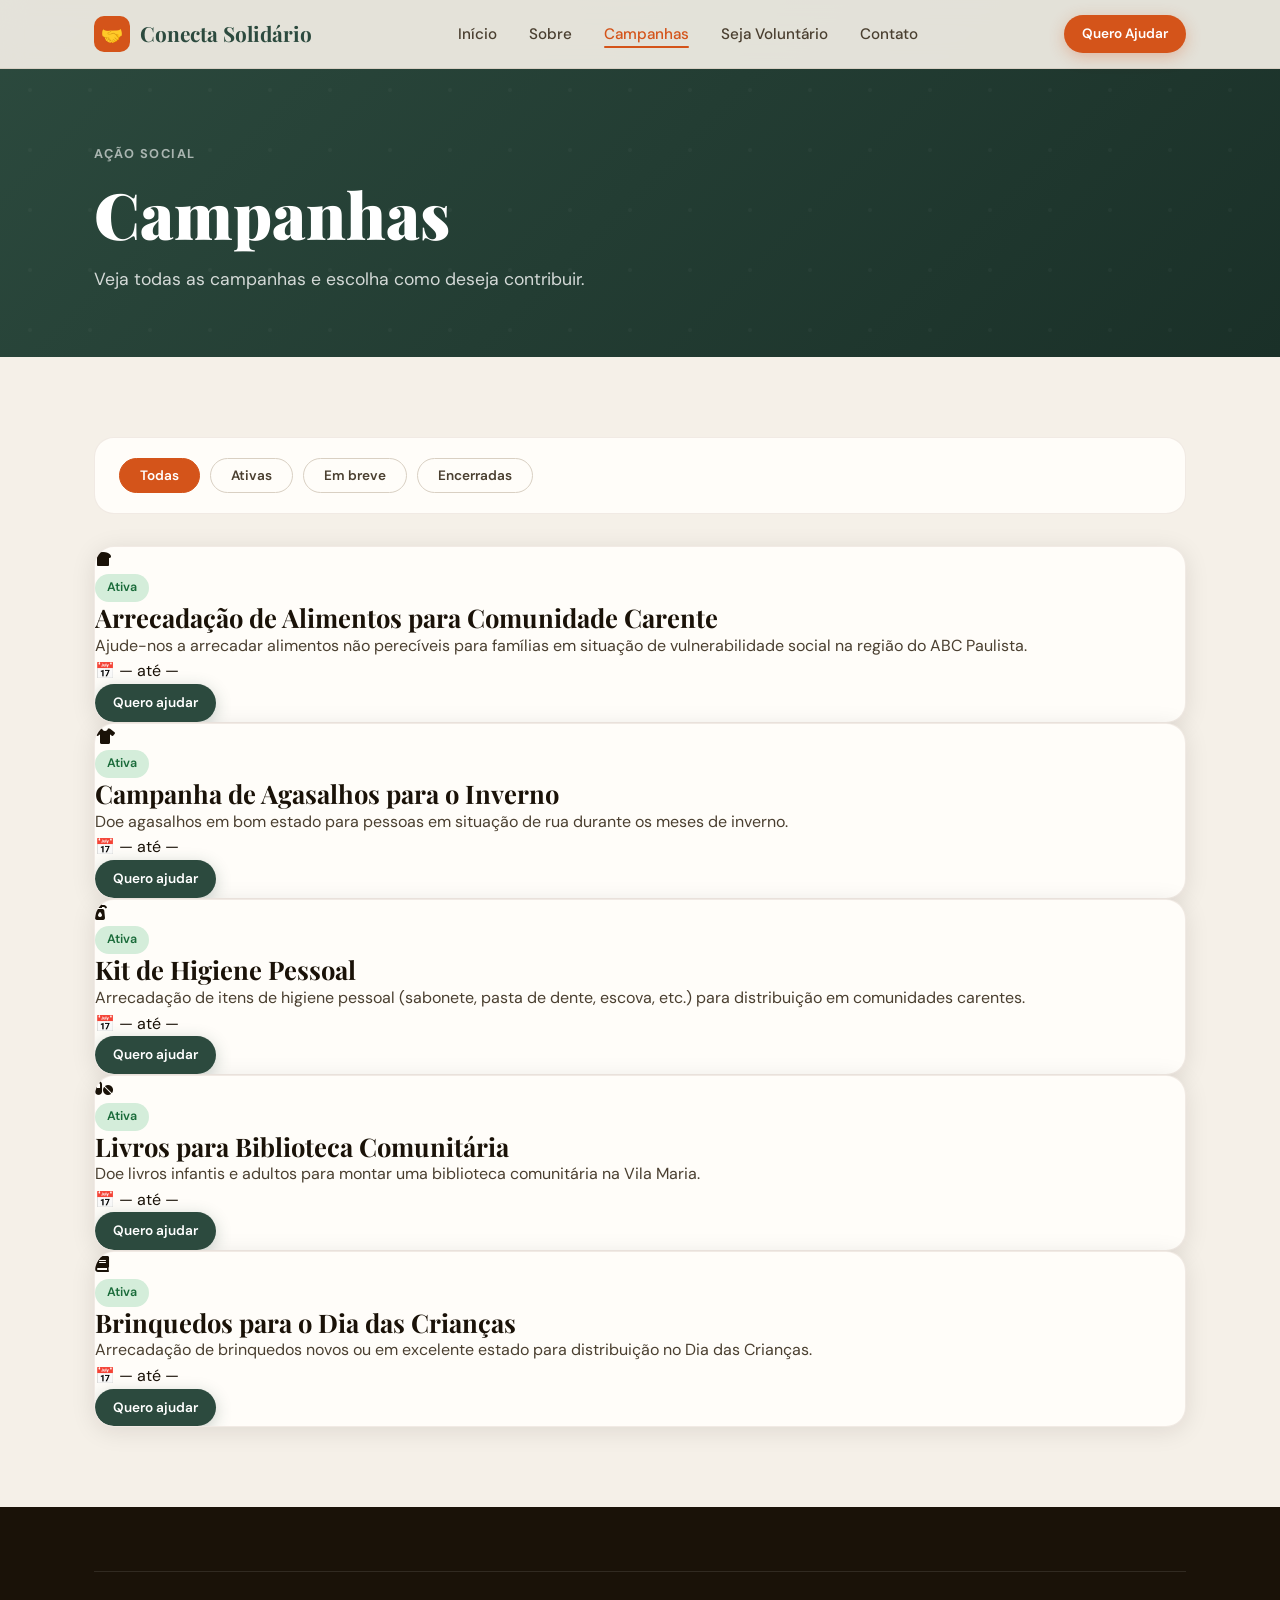
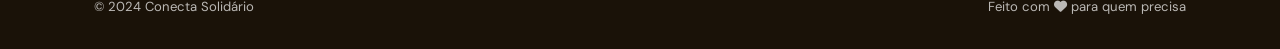
==== pages/campanhas.html @ 2f1c6d6b "first commit" ====
<!DOCTYPE html>
<html lang="pt-BR">
<head>
  <meta charset="UTF-8">
  <meta name="viewport" content="width=device-width, initial-scale=1.0">
  <title>Campanhas – Conecta Solidário</title>
  <link rel="stylesheet" href="../css/base.css">
  <link rel="stylesheet" href="../css/components.css">
  <link rel="stylesheet" href="../css/layout.css">
  <link rel="stylesheet" href="../css/responsive.css">
  <link rel="stylesheet" href="../css/pages/campanhas.css">
  <link rel="stylesheet" href="https://cdnjs.cloudflare.com/ajax/libs/font-awesome/6.0.0-beta3/css/all.min.css">
</head>
<body>

<nav class="navbar">
  <div class="container navbar-inner">
    <a href="../index.html" class="navbar-brand">
      <span class="brand-icon">🤝</span> Conecta Solidário
    </a>
    <ul class="navbar-nav">
      <li><a href="../index.html">Início</a></li>
      <li><a href="../index.html#sobre">Sobre</a></li>
      <li><a href="campanhas.html" class="active">Campanhas</a></li>
      <li><a href="voluntario.html">Seja Voluntário</a></li>
      <li><a href="../index.html#contato">Contato</a></li>
    </ul>
    <div class="navbar-actions">
      <a href="voluntario.html" class="btn btn-primary btn-sm">Quero Ajudar</a>
    </div>
    <button class="hamburger" aria-label="Menu"><span></span><span></span><span></span></button>
  </div>
</nav>

<div class="mobile-menu">
  <a href="../index.html">Início</a>
  <a href="campanhas.html">Campanhas</a>
  <a href="voluntario.html">Seja Voluntário</a>
  <a href="../index.html#contato">Contato</a>
</div>

<div class="page-hero">
  <div class="container">
    <div class="section-label" style="color:rgba(255,255,255,.6)">Ação social</div>
    <h1>Campanhas</h1>
    <p>Veja todas as campanhas e escolha como deseja contribuir.</p>
  </div>
</div>

<section class="section">
  <div class="container">
    <div class="filter-bar">
      <button class="filter-btn active" data-filter="all">Todas</button>
      <button class="filter-btn" data-filter="ativa">Ativas</button>
      <button class="filter-btn" data-filter="em breve">Em breve</button>
      <button class="filter-btn" data-filter="encerrada">Encerradas</button>
    </div>
    <div id="campaigns-grid" class="campaigns-grid">
      <div class="loader-wrap"><div class="spinner"></div><p>Carregando…</p></div>
    </div>
  </div>
</section>

<footer>
  <div class="container">
    <div class="footer-bottom" style="border-top:1px solid rgba(255,255,255,.1);padding-top:24px">
      <span>© 2024 Conecta Solidário</span>
      <span>Feito com <i class="fas fa-heart"></i> para quem precisa</span>
    </div>
  </div>
</footer>

<div id="toast-container"></div>
<script src="../js/config.js"></script>
<script src="../js/api-unified.js"></script>
<script>
  const ICONS = ['<i class="fas fa-bread-slice"></i>','<i class="fas fa-tshirt"></i>','<i class="fas fa-pump-soap"></i>','<i class="fas fa-pills"></i>','<i class="fas fa-book"></i>','<i class="fas fa-home"></i>','<i class="fas fa-bath"></i>','<i class="fas fa-salad"></i>'];
  let allData = [];
  let currentFilter = 'all';

  function renderGrid(data) {
    const grid = document.getElementById('campaigns-grid');
    const filtered = currentFilter === 'all' ? data :
      data.filter(c => campaignStatus(c.data_inicio, c.data_fim).label.toLowerCase() === currentFilter);

    if (!filtered.length) {
      grid.innerHTML = `<div class="empty-state" style="grid-column:1/-1">
        <div class="icon">🔍</div>
        <h3>Nenhuma campanha encontrada</h3>
        <p>Tente outro filtro.</p>
      </div>`; return;
    }

    grid.innerHTML = filtered.map((c, i) => {
      const st = campaignStatus(c.data_inicio, c.data_fim);
      return `
      <div class="card campaign-card" data-status="${st.label.toLowerCase()}">
        <div class="campaign-card-top">
          <div class="campaign-icon">${ICONS[i % ICONS.length]}</div>
          <span class="badge ${st.cls}">${st.label}</span>
        </div>
        <div class="campaign-card-body">
          <h3>${c.titulo}</h3>
          <p>${c.descricao}</p>
          <div class="campaign-dates">📅 <span>${formatDate(c.data_inicio)}</span> até <span>${formatDate(c.data_fim)}</span></div>
          ${st.label === 'Ativa' ? `<a href="voluntario.html" class="btn btn-forest btn-sm">Quero ajudar</a>` : `<span class="btn btn-ghost btn-sm" style="cursor:default">${st.label}</span>`}
        </div>
      </div>`;
    }).join('');
  }

  async function loadCampanhas() {
    const grid = document.getElementById('campaigns-grid');
    try {
      const data = await API.getCampanhas();
      allData = data || [];
    } catch {
      allData = [];
    }
    renderGrid(allData);
  }

  document.querySelectorAll('.filter-btn').forEach(btn => {
    btn.addEventListener('click', () => {
      document.querySelectorAll('.filter-btn').forEach(b => b.classList.remove('active'));
      btn.classList.add('active');
      currentFilter = btn.dataset.filter;
      renderGrid(allData);
    });
  });

  loadCampanhas();
</script>
</body>
</html>
---- css/base.css ----
@import url('https://fonts.googleapis.com/css2?family=Playfair+Display:ital,wght@0,400;0,700;0,900;1,400&family=DM+Sans:wght@300;400;500;600&display=swap');

/* ─── Design Tokens ─────────────────────────────────────── */
:root {
  --cream:    #F5F0E8;
  --warm:     #EDE5D4;
  --orange:   #D4541A;
  --orange-l: #E8733D;
  --earth:    #7A4A2E;
  --forest:   #2C4A3E;
  --forest-l: #3D6457;
  --text:     #1A1208;
  --text-m:   #4A3F30;
  --text-s:   #7A6E60;
  --white:    #FFFFFF;
  --card-bg:  #FFFDF9;
  --shadow:   0 4px 24px rgba(26,18,8,.10);
  --shadow-h: 0 8px 40px rgba(26,18,8,.18);
  --radius:   12px;
  --radius-l: 20px;
  --trans:    .25s cubic-bezier(.4,0,.2,1);
}

/* ─── Reset ──────────────────────────────────────────────── */
*, *::before, *::after { box-sizing: border-box; margin: 0; padding: 0; }
html { scroll-behavior: smooth; }
body {
  font-family: 'DM Sans', sans-serif;
  background: var(--cream);
  color: var(--text);
  line-height: 1.6;
  overflow-x: hidden;
}
img { max-width: 100%; display: block; }
a { text-decoration: none; color: inherit; }
ul { list-style: none; }
button, input, textarea, select {
  font-family: inherit;
  font-size: inherit;
}

/* ─── Typography ─────────────────────────────────────────── */
h1,h2,h3,h4 { font-family: 'Playfair Display', serif; line-height: 1.2; }
h1 { font-size: clamp(2.2rem,5vw,4rem); font-weight: 900; }
h2 { font-size: clamp(1.6rem,3.5vw,2.8rem); font-weight: 700; }
h3 { font-size: clamp(1.2rem,2vw,1.6rem); font-weight: 700; }
p  { color: var(--text-m); }

/* ─── Utilities ──────────────────────────────────────────── */
.container { max-width: 1140px; margin: 0 auto; padding: 0 24px; }
.section    { padding: 80px 0; }
.section-sm { padding: 48px 0; }
.text-center { text-align: center; }
.hidden { display: none !important; }
---- css/components.css ----
/* ─── Buttons ────────────────────────────────────────────── */
.btn {
  display: inline-flex; align-items: center; gap: 8px;
  padding: 12px 28px; border-radius: 50px; border: none;
  cursor: pointer; font-weight: 600; font-size: .95rem;
  transition: all var(--trans); white-space: nowrap;
}
.btn-primary {
  background: var(--orange); color: var(--white);
  box-shadow: 0 4px 16px rgba(212,84,26,.30);
}
.btn-primary:hover {
  background: var(--orange-l);
  transform: translateY(-2px);
  box-shadow: 0 8px 24px rgba(212,84,26,.40);
}
.btn-outline {
  background: transparent; color: var(--orange);
  border: 2px solid var(--orange);
}
.btn-outline:hover {
  background: var(--orange); color: var(--white);
  transform: translateY(-2px);
}
.btn-forest {
  background: var(--forest); color: var(--white);
  box-shadow: 0 4px 16px rgba(44,74,62,.25);
}
.btn-forest:hover {
  background: var(--forest-l); transform: translateY(-2px);
}
.btn-ghost {
  background: transparent; color: var(--text-m);
  border: 1px solid #D9D0C3;
}
.btn-ghost:hover { background: var(--warm); }
.btn-danger {
  background: #C0392B; color: var(--white);
}
.btn-danger:hover { background: #A93226; }
.btn-sm { padding: 8px 18px; font-size: .85rem; }
.btn-lg { padding: 16px 40px; font-size: 1.05rem; }
.btn-block { width: 100%; justify-content: center; }

/* ─── Cards ──────────────────────────────────────────────── */
.card {
  background: var(--card-bg); border-radius: var(--radius-l);
  border: 1px solid rgba(122,74,46,.10);
  box-shadow: var(--shadow); overflow: hidden;
  transition: all var(--trans);
}
.card:hover { box-shadow: var(--shadow-h); transform: translateY(-4px); }

/* ─── Badges ─────────────────────────────────────────────── */
.badge {
  display: inline-flex; align-items: center; gap: 4px;
  padding: 4px 12px; border-radius: 50px; font-size: .78rem; font-weight: 600;
}
.badge-green  { background: #D4EDDA; color: #1A6B3A; }
.badge-orange { background: #FDEBD0; color: #8B4513; }
.badge-red    { background: #FDECEA; color: #8B1A1A; }

/* ─── Forms ──────────────────────────────────────────────── */
.form-group { margin-bottom: 20px; }
.form-label { display: block; font-weight: 600; font-size: .9rem; margin-bottom: 6px; color: var(--text); }
.form-label span { color: var(--orange); }
.form-control {
  width: 100%; padding: 12px 16px; border-radius: var(--radius);
  border: 1.5px solid #D9D0C3; background: var(--white);
  color: var(--text); font-size: .95rem;
  transition: all var(--trans);
}
.form-control:focus {
  outline: none; border-color: var(--orange);
  box-shadow: 0 0 0 3px rgba(212,84,26,.12);
}
.form-control::placeholder { color: #B0A898; }
textarea.form-control { resize: vertical; min-height: 120px; }
.form-hint { font-size: .8rem; color: var(--text-s); margin-top: 4px; }
.form-error { font-size: .82rem; color: #C0392B; margin-top: 4px; }
.form-row { display: grid; grid-template-columns: 1fr 1fr; gap: 20px; }

/* ─── Toast ──────────────────────────────────────────────── */
#toast-container {
  position: fixed; bottom: 24px; right: 24px; z-index: 9999;
  display: flex; flex-direction: column; gap: 10px;
}
.toast {
  display: flex; align-items: center; gap: 12px;
  background: var(--text); color: var(--white);
  padding: 14px 20px; border-radius: var(--radius);
  box-shadow: var(--shadow-h); font-size: .9rem; font-weight: 500;
  animation: toastIn .3s ease; min-width: 280px;
}
.toast.success { background: var(--forest); }
.toast.error   { background: #C0392B; }
@keyframes toastIn { from { transform: translateX(120%); opacity:0 } to { transform: translateX(0); opacity:1 } }

/* ─── Section Header ─────────────────────────────────────── */
.section-header { margin-bottom: 48px; }
.section-label {
  display: inline-block; font-size: .8rem; font-weight: 700;
  letter-spacing: .12em; text-transform: uppercase; color: var(--orange);
  margin-bottom: 12px;
}
.section-header h2 { margin-bottom: 16px; }
.section-header p { color: var(--text-m); max-width: 540px; font-size: 1.05rem; }

/* ─── Page Hero (inner pages) ────────────────────────────── */
.page-hero {
  padding: 140px 0 64px;
  background: linear-gradient(135deg, var(--forest) 0%, #1A3028 100%);
  position: relative; overflow: hidden;
}
.page-hero::before {
  content: ''; position: absolute; inset: 0;
  background: url("data:image/svg+xml,%3Csvg width='60' height='60' viewBox='0 0 60 60' xmlns='http://www.w3.org/2000/svg'%3E%3Cg fill='none' fill-rule='evenodd'%3E%3Cg fill='%23ffffff' fill-opacity='0.03'%3E%3Ccircle cx='30' cy='30' r='2'/%3E%3C/g%3E%3C/g%3E%3C/svg%3E");
}
.page-hero h1, .page-hero p { color: var(--white); position: relative; }
.page-hero p { opacity: .8; font-size: 1.1rem; margin-top: 12px; }

/* ─── Loader ─────────────────────────────────────────────── */
.loader-wrap {
  display: flex; align-items: center; justify-content: center;
  padding: 48px; flex-direction: column; gap: 12px; color: var(--text-s);
}
.spinner {
  width: 36px; height: 36px; border: 3px solid #E8DFCE;
  border-top-color: var(--orange); border-radius: 50%;
  animation: spin .8s linear infinite;
}
@keyframes spin { to { transform: rotate(360deg); } }

/* ─── Empty State ────────────────────────────────────────── */
.empty-state {
  text-align: center; padding: 64px 24px; color: var(--text-s);
}
.empty-state .icon { font-size: 3rem; margin-bottom: 16px; }
.empty-state h3 { color: var(--text-m); margin-bottom: 8px; }

/* ─── Modal ──────────────────────────────────────────────── */
.modal-overlay {
  position: fixed; inset: 0; background: rgba(26,18,8,.6);
  backdrop-filter: blur(4px); z-index: 500;
  display: flex; align-items: center; justify-content: center;
  padding: 24px; opacity: 0; pointer-events: none; transition: opacity var(--trans);
}
.modal-overlay.open { opacity: 1; pointer-events: all; }
.modal {
  background: var(--card-bg); border-radius: var(--radius-l);
  padding: 40px; max-width: 520px; width: 100%;
  transform: scale(.95) translateY(8px); transition: transform var(--trans);
  max-height: 90vh; overflow-y: auto;
}
.modal-overlay.open .modal { transform: scale(1) translateY(0); }
.modal-header { display: flex; justify-content: space-between; align-items: flex-start; margin-bottom: 24px; }
.modal-close { background: none; border: none; cursor: pointer; font-size: 1.4rem; color: var(--text-s); line-height: 1; padding: 4px; }
.modal-close:hover { color: var(--text); }

/* ─── Table ──────────────────────────────────────────────── */
.table-wrap { overflow-x: auto; border-radius: var(--radius); border: 1px solid #E8DFCE; }
table { width: 100%; border-collapse: collapse; }
th {
  background: var(--warm); padding: 14px 16px; text-align: left;
  font-size: .82rem; font-weight: 700; letter-spacing: .06em;
  text-transform: uppercase; color: var(--text-m); white-space: nowrap;
}
td { padding: 14px 16px; border-top: 1px solid #F0E8DC; font-size: .92rem; color: var(--text-m); }
tr:hover td { background: #FFFBF5; }
.table-actions { display: flex; gap: 8px; }
---- css/layout.css ----
/* ─── Navbar ─────────────────────────────────────────────── */
.navbar {
  position: fixed; top: 0; left: 0; right: 0; z-index: 100;
  background: rgba(245,240,232,.92);
  backdrop-filter: blur(12px);
  border-bottom: 1px solid rgba(122,74,46,.12);
  transition: box-shadow var(--trans);
}
.navbar.scrolled { box-shadow: var(--shadow); }
.navbar-inner {
  display: flex; align-items: center; justify-content: space-between;
  height: 68px;
}
.navbar-brand {
  display: flex; align-items: center; gap: 10px; font-weight: 700;
  font-family: 'Playfair Display', serif; font-size: 1.3rem; color: var(--forest);
}
.navbar-brand .brand-icon {
  width: 36px; height: 36px; background: var(--orange);
  border-radius: 10px; display: flex; align-items: center; justify-content: center;
  color: var(--white); font-size: 1.1rem;
}
.navbar-nav {
  display: flex; align-items: center; gap: 32px;
}
.navbar-nav a {
  font-weight: 500; font-size: .95rem; color: var(--text-m);
  transition: color var(--trans); position: relative;
}
.navbar-nav a::after {
  content: ''; position: absolute; bottom: -4px; left: 0; right: 0;
  height: 2px; background: var(--orange); transform: scaleX(0);
  transition: transform var(--trans); border-radius: 2px;
}
.navbar-nav a:hover, .navbar-nav a.active { color: var(--orange); }
.navbar-nav a:hover::after, .navbar-nav a.active::after { transform: scaleX(1); }
.navbar-actions { display: flex; align-items: center; gap: 12px; }
.hamburger {
  display: none; background: none; border: none; cursor: pointer;
  flex-direction: column; gap: 5px; padding: 4px;
}
.hamburger span {
  display: block; width: 24px; height: 2px; background: var(--text);
  border-radius: 2px; transition: all var(--trans);
}
.hamburger.open span:nth-child(1) { transform: translateY(7px) rotate(45deg); }
.hamburger.open span:nth-child(2) { opacity: 0; }
.hamburger.open span:nth-child(3) { transform: translateY(-7px) rotate(-45deg); }

/* ─── Mobile Menu ────────────────────────────────────────── */
.mobile-menu {
  position: fixed; inset: 68px 0 0; background: var(--cream);
  padding: 24px; display: flex; flex-direction: column; gap: 8px;
  z-index: 99; transform: translateX(100%); transition: transform var(--trans);
}
.mobile-menu.open { transform: translateX(0); }
.mobile-menu a {
  display: block; padding: 14px 16px; font-weight: 500;
  border-radius: var(--radius); color: var(--text-m);
  transition: background var(--trans);
}
.mobile-menu a:hover { background: var(--warm); color: var(--orange); }

/* ─── Footer ─────────────────────────────────────────────── */
footer {
  background: var(--text); color: rgba(255,255,255,.7);
  padding: 64px 0 32px;
}
.footer-grid {
  display: grid; grid-template-columns: 2fr 1fr 1fr; gap: 48px;
  padding-bottom: 48px; border-bottom: 1px solid rgba(255,255,255,.1);
  margin-bottom: 32px;
}
.footer-brand { font-family: 'Playfair Display', serif; color: var(--white); font-size: 1.4rem; margin-bottom: 12px; }
.footer-desc { font-size: .9rem; line-height: 1.7; }
.footer-col h4 { color: var(--white); font-size: .85rem; letter-spacing: .1em; text-transform: uppercase; margin-bottom: 16px; }
.footer-col ul li { margin-bottom: 10px; }
.footer-col ul li a { font-size: .9rem; transition: color var(--trans); }
.footer-col ul li a:hover { color: var(--orange-l); }
.footer-bottom { display: flex; justify-content: space-between; align-items: center; font-size: .82rem; }

/* ─── Admin Layout ───────────────────────────────────────── */
.admin-layout { display: flex; min-height: 100vh; }
.sidebar {
  width: 240px; background: var(--forest); position: fixed;
  top: 0; left: 0; bottom: 0; z-index: 50;
  display: flex; flex-direction: column; padding: 28px 0;
  transition: transform var(--trans);
}
.sidebar-brand {
  padding: 0 24px 28px; border-bottom: 1px solid rgba(255,255,255,.1);
  font-family: 'Playfair Display', serif; color: var(--white); font-size: 1.15rem;
  display: flex; align-items: center; gap: 10px;
}
.sidebar-brand .brand-icon { background: var(--orange); }
.sidebar-nav { flex: 1; padding: 24px 0; }
.sidebar-nav a {
  display: flex; align-items: center; gap: 12px;
  padding: 12px 24px; color: rgba(255,255,255,.7);
  font-weight: 500; font-size: .9rem; transition: all var(--trans);
  border-left: 3px solid transparent;
}
.sidebar-nav a:hover { color: var(--white); background: rgba(255,255,255,.06); }
.sidebar-nav a.active { color: var(--white); background: rgba(255,255,255,.1); border-left-color: var(--orange-l); }
.sidebar-nav a .nav-icon { font-size: 1.1rem; width: 20px; text-align: center; }
.sidebar-footer {
  padding: 24px; border-top: 1px solid rgba(255,255,255,.1);
}
.admin-main { flex: 1; margin-left: 240px; background: #F0EBE0; min-height: 100vh; }
.admin-topbar {
  background: var(--card-bg); padding: 0 32px; height: 64px;
  display: flex; align-items: center; justify-content: space-between;
  border-bottom: 1px solid #E8DFCE; position: sticky; top: 0; z-index: 10;
}
.admin-topbar h2 { font-size: 1.15rem; color: var(--text); }
.admin-user { display: flex; align-items: center; gap: 10px; font-size: .9rem; color: var(--text-m); }
.admin-avatar {
  width: 34px; height: 34px; background: var(--orange); border-radius: 50%;
  display: flex; align-items: center; justify-content: center;
  color: var(--white); font-size: .8rem; font-weight: 700;
}
.admin-content { padding: 32px; }
.stat-grid { display: grid; grid-template-columns: repeat(3, 1fr); gap: 20px; margin-bottom: 32px; }
.stat-card {
  background: var(--card-bg); border-radius: var(--radius-l);
  padding: 24px; border: 1px solid rgba(122,74,46,.10);
  box-shadow: var(--shadow);
}
.stat-card .stat-label { font-size: .82rem; font-weight: 600; text-transform: uppercase; letter-spacing: .08em; color: var(--text-s); margin-bottom: 8px; }
.stat-card .stat-value { font-family: 'Playfair Display', serif; font-size: 2.2rem; font-weight: 900; color: var(--text); }
.stat-card .stat-icon { font-size: 1.6rem; float: right; margin-top: -8px; }
---- css/responsive.css ----
/* ─── Responsive ─────────────────────────────────────────── */
@media (max-width: 1024px) {
  .container { padding: 0 20px; }
  .hero-stats { gap: 24px; }
  .hero-stat strong { font-size: 1.8rem; }
}

@media (max-width: 900px) {
  .form-row { grid-template-columns: 1fr; }
  .footer-grid { grid-template-columns: 1fr; gap: 32px; }
  .navbar-nav, .navbar-actions .btn { display: none; }
  .hamburger { display: flex; }
  .navbar-actions .btn-admin { display: inline-flex; }
  .sidebar { transform: translateX(-100%); }
  .sidebar.open { transform: translateX(0); }
  .admin-main { margin-left: 0; }
  .stat-grid { grid-template-columns: 1fr; }
  .hero-content { max-width: 100%; }
  .hero-cta { flex-direction: column; }
  .hero-cta .btn { width: 100%; justify-content: center; }
  .hero-stats { flex-wrap: wrap; justify-content: center; }
}

@media (max-width: 768px) {
  .section { padding: 64px 0; }
  .hero { padding-top: 80px; }
  .hero-eyebrow { font-size: .75rem; }
  .hero h1 { font-size: 2rem; }
  .hero-desc { font-size: 1rem; }
  .hero-stats { gap: 16px; }
  .hero-stat strong { font-size: 1.5rem; }
  .hero-stat span { font-size: .75rem; }
  .campaigns-grid { grid-template-columns: 1fr; }
  .about-strip-inner { flex-direction: column; }
  .about-img-grid { grid-template-columns: 1fr; }
  .footer-bottom { flex-direction: column; gap: 12px; text-align: center; }
  .vol-layout { grid-template-columns: 1fr; gap: 32px; }
}

@media (max-width: 600px) {
  .section { padding: 48px 0; }
  .container { padding: 0 16px; }
  .modal { padding: 24px 16px; }
  .admin-content { padding: 20px 16px; }
  .admin-topbar { padding: 0 16px; }
  .navbar-brand { font-size: 1.1rem; }
  .navbar-brand .brand-icon { width: 32px; height: 32px; font-size: 1rem; }
  .btn { padding: 10px 20px; font-size: .9rem; }
  .btn-lg { padding: 14px 28px; font-size: 1rem; }
  .btn-sm { padding: 6px 14px; font-size: .8rem; }
  .card { border-radius: var(--radius); }
  .form-control { padding: 10px 14px; font-size: .9rem; }
  .page-hero { padding: 100px 0 48px; }
  .page-hero h1 { font-size: 1.8rem; }
  .page-hero p { font-size: 1rem; }
  .sidebar { width: 100%; transform: translateX(-100%); }
  .sidebar.open { transform: translateX(0); }
  .stat-card { padding: 20px; }
  .stat-card .stat-value { font-size: 1.8rem; }
  .table-wrap { border-radius: var(--radius); }
  th, td { padding: 10px 12px; font-size: .85rem; }
  .table-actions { flex-direction: column; }
  .table-actions .btn { width: 100%; }
  #toast-container { left: 16px; right: 16px; bottom: 16px; }
  .toast { min-width: auto; }
}

@media (max-width: 480px) {
  .hero h1 { font-size: 1.6rem; }
  .hero-desc { font-size: .9rem; }
  .hero-cta { gap: 10px; }
  .hero-stats { gap: 12px; }
  .hero-stat strong { font-size: 1.3rem; }
  .section-header h2 { font-size: 1.4rem; }
  .section-header p { font-size: .95rem; }
  .footer { padding: 48px 0 24px; }
  .footer-brand { font-size: 1.2rem; }
  .modal { max-width: 100%; margin: 0; border-radius: 0; }
  .modal-overlay { padding: 0; }
  .btn { padding: 8px 16px; font-size: .85rem; }
  .btn-lg { padding: 12px 24px; }
}
---- css/pages/campanhas.css ----
/* ─── Filter bar (pages/campanhas.html) ──────────────────────── */
.filter-bar {
  display: flex; gap: 10px; flex-wrap: wrap; margin-bottom: 32px;
  padding: 20px 24px; background: var(--card-bg);
  border-radius: var(--radius-l); border: 1px solid rgba(122,74,46,.10);
}
.filter-btn {
  padding: 8px 20px; border-radius: 50px; border: 1.5px solid #D9D0C3;
  background: transparent; cursor: pointer; font-size: .85rem; font-weight: 600;
  color: var(--text-m); transition: all var(--trans); font-family: inherit;
}
.filter-btn.active, .filter-btn:hover {
  background: var(--orange); color: var(--white); border-color: var(--orange);
}
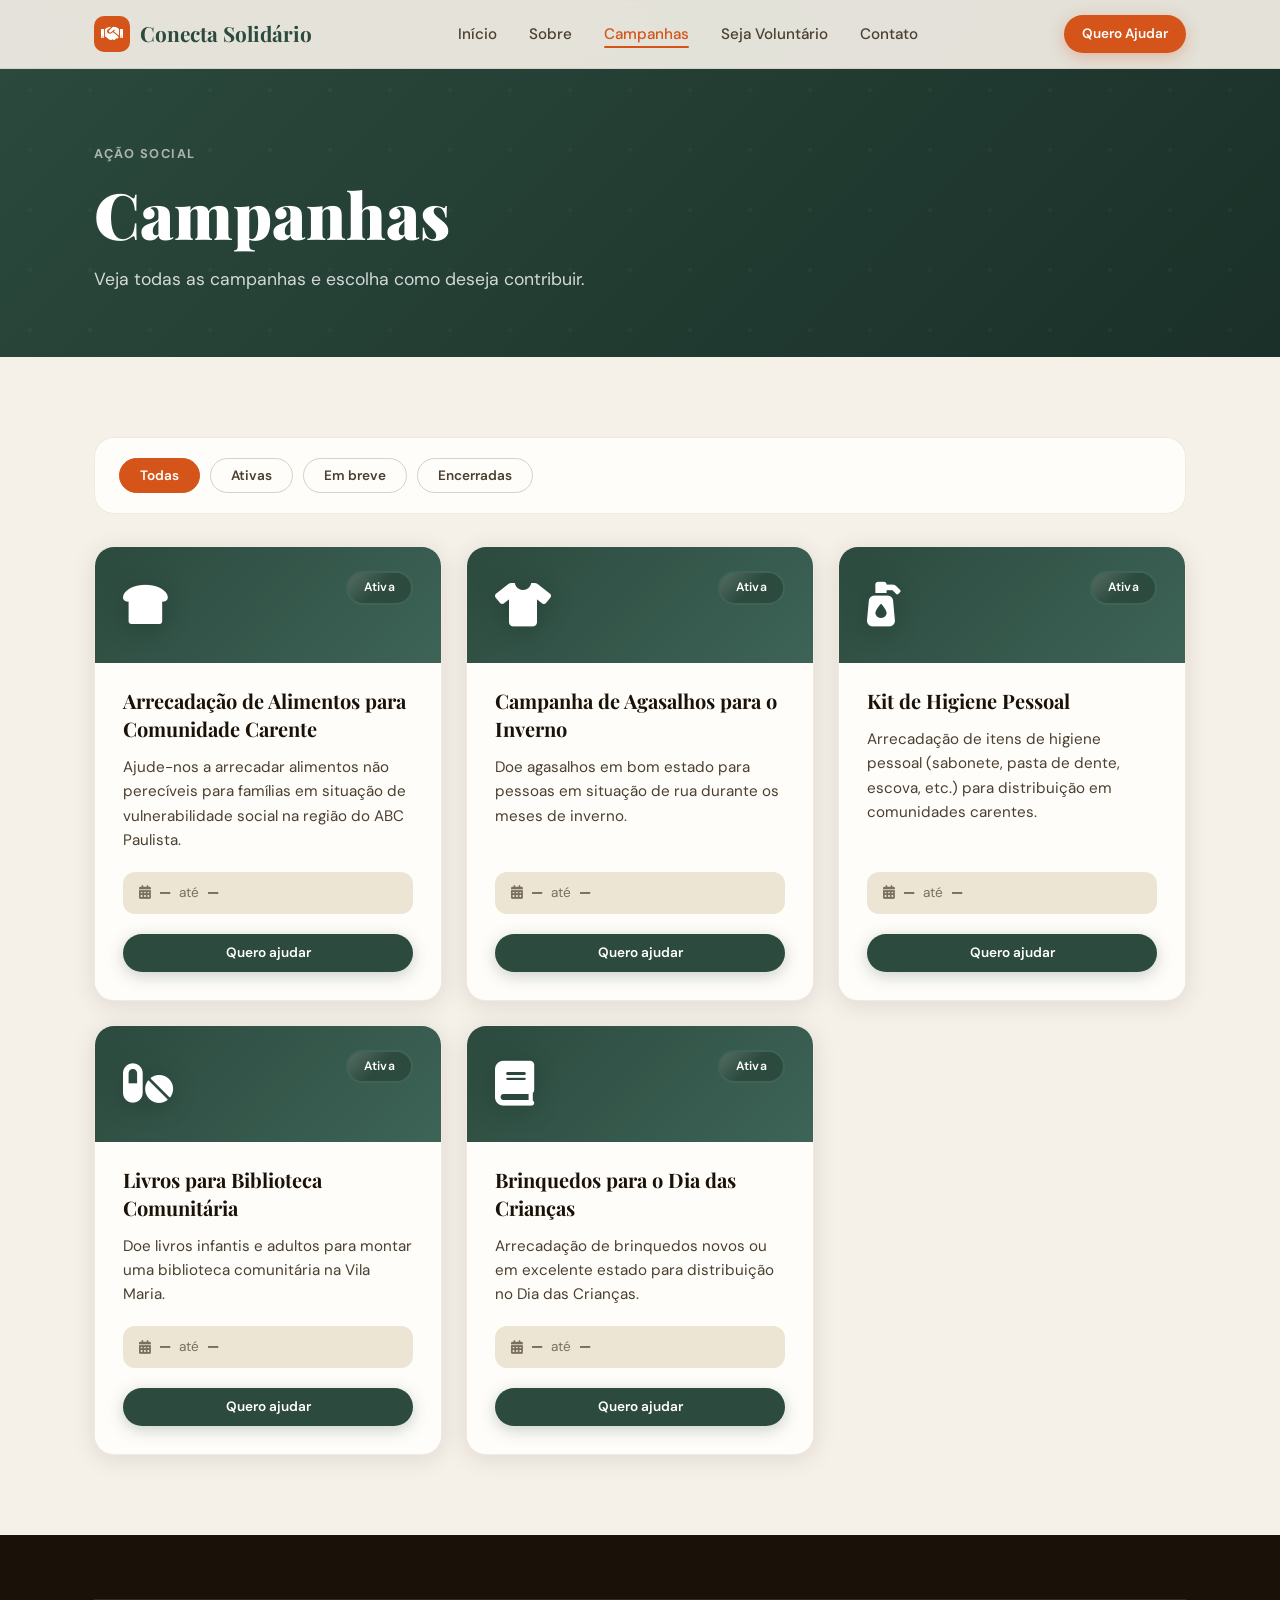
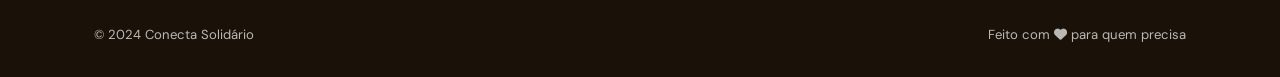
==== commit 189cc59d: "firt commit" ====
--- a/pages/campanhas.html
+++ b/pages/campanhas.html
@@ -16,7 +16,7 @@
 <nav class="navbar">
   <div class="container navbar-inner">
     <a href="../index.html" class="navbar-brand">
-      <span class="brand-icon">🤝</span> Conecta Solidário
+      <span class="brand-icon"><i class="fas fa-handshake"></i></span> Conecta Solidário
     </a>
     <ul class="navbar-nav">
       <li><a href="../index.html">Início</a></li>
@@ -85,7 +85,7 @@
 
     if (!filtered.length) {
       grid.innerHTML = `<div class="empty-state" style="grid-column:1/-1">
-        <div class="icon">🔍</div>
+        <div class="icon"><i class="fas fa-search"></i></div>
         <h3>Nenhuma campanha encontrada</h3>
         <p>Tente outro filtro.</p>
       </div>`; return;
@@ -102,7 +102,7 @@
         <div class="campaign-card-body">
           <h3>${c.titulo}</h3>
           <p>${c.descricao}</p>
-          <div class="campaign-dates">📅 <span>${formatDate(c.data_inicio)}</span> até <span>${formatDate(c.data_fim)}</span></div>
+          <div class="campaign-dates"><i class="fas fa-calendar-alt"></i> <span>${formatDate(c.data_inicio)}</span> até <span>${formatDate(c.data_fim)}</span></div>
           ${st.label === 'Ativa' ? `<a href="voluntario.html" class="btn btn-forest btn-sm">Quero ajudar</a>` : `<span class="btn btn-ghost btn-sm" style="cursor:default">${st.label}</span>`}
         </div>
       </div>`;
--- a/css/base.css
+++ b/css/base.css
@@ -23,20 +23,23 @@
 
 /* ─── Reset ──────────────────────────────────────────────── */
 *, *::before, *::after { box-sizing: border-box; margin: 0; padding: 0; }
-html { scroll-behavior: smooth; }
+html { scroll-behavior: smooth; overflow-x: hidden; }
 body {
   font-family: 'DM Sans', sans-serif;
   background: var(--cream);
   color: var(--text);
   line-height: 1.6;
   overflow-x: hidden;
+  width: 100%;
+  max-width: 100%;
 }
-img { max-width: 100%; display: block; }
+img { max-width: 100%; display: block; height: auto; }
 a { text-decoration: none; color: inherit; }
 ul { list-style: none; }
 button, input, textarea, select {
   font-family: inherit;
   font-size: inherit;
+  max-width: 100%;
 }
 
 /* ─── Typography ─────────────────────────────────────────── */
@@ -47,8 +50,8 @@
 p  { color: var(--text-m); }
 
 /* ─── Utilities ──────────────────────────────────────────── */
-.container { max-width: 1140px; margin: 0 auto; padding: 0 24px; }
-.section    { padding: 80px 0; }
-.section-sm { padding: 48px 0; }
+.container { max-width: 1140px; margin: 0 auto; padding: 0 24px; width: 100%; }
+.section    { padding: 80px 0; width: 100%; }
+.section-sm { padding: 48px 0; width: 100%; }
 .text-center { text-align: center; }
 .hidden { display: none !important; }
--- a/css/components.css
+++ b/css/components.css
@@ -53,12 +53,34 @@
 
 /* ─── Badges ─────────────────────────────────────────────── */
 .badge {
-  display: inline-flex; align-items: center; gap: 4px;
-  padding: 4px 12px; border-radius: 50px; font-size: .78rem; font-weight: 600;
+  display: inline-flex; align-items: center; gap: 6px;
+  padding: 5px 16px; border-radius: 20px; font-size: .76rem; font-weight: 600;
+  letter-spacing: 0.03em;
+  border: 2px solid transparent;
+  position: relative;
+  overflow: hidden;
 }
-.badge-green  { background: #D4EDDA; color: #1A6B3A; }
-.badge-orange { background: #FDEBD0; color: #8B4513; }
-.badge-red    { background: #FDECEA; color: #8B1A1A; }
+.badge::before {
+  content: '';
+  position: absolute; inset: 0;
+  background: linear-gradient(135deg, rgba(255,255,255,0.2) 0%, transparent 50%);
+  pointer-events: none;
+}
+.badge-green  {
+  background: #2C4A3E;
+  color: #fff;
+  border-color: #3D6457;
+}
+.badge-orange {
+  background: #D4541A;
+  color: #fff;
+  border-color: #E8733D;
+}
+.badge-red    {
+  background: #8B1A1A;
+  color: #fff;
+  border-color: #C0392B;
+}
 
 /* ─── Forms ──────────────────────────────────────────────── */
 .form-group { margin-bottom: 20px; }
--- a/css/layout.css
+++ b/css/layout.css
@@ -65,6 +65,8 @@
 footer {
   background: var(--text); color: rgba(255,255,255,.7);
   padding: 64px 0 32px;
+  width: 100%;
+  max-width: 100%;
 }
 .footer-grid {
   display: grid; grid-template-columns: 2fr 1fr 1fr; gap: 48px;
--- a/css/responsive.css
+++ b/css/responsive.css
@@ -1,11 +1,22 @@
 /* ─── Responsive ─────────────────────────────────────────── */
+* {
+  max-width: 100%;
+  box-sizing: border-box;
+}
+html, body {
+  overflow-x: hidden;
+  width: 100%;
+  font-size: 16px;
+}
 @media (max-width: 1024px) {
+  html { font-size: 15px; }
   .container { padding: 0 20px; }
   .hero-stats { gap: 24px; }
   .hero-stat strong { font-size: 1.8rem; }
 }
 
 @media (max-width: 900px) {
+  html { font-size: 14px; }
   .form-row { grid-template-columns: 1fr; }
   .footer-grid { grid-template-columns: 1fr; gap: 32px; }
   .navbar-nav, .navbar-actions .btn { display: none; }
@@ -19,11 +30,18 @@
   .hero-cta { flex-direction: column; }
   .hero-cta .btn { width: 100%; justify-content: center; }
   .hero-stats { flex-wrap: wrap; justify-content: center; }
+  .hero-illustration { display: none; }
+  .about-strip-inner { grid-template-columns: 1fr; }
+  .about-img-grid { grid-template-columns: 1fr; }
+  .steps-grid { grid-template-columns: 1fr; }
+  .cta-banner .cta-btns { flex-direction: column; }
+  .cta-banner .cta-btns .btn { width: 100%; }
 }
 
 @media (max-width: 768px) {
-  .section { padding: 64px 0; }
-  .hero { padding-top: 80px; }
+  html { font-size: 14px; }
+  .section { padding: 56px 0; }
+  .hero { padding-top: 70px; }
   .hero-eyebrow { font-size: .75rem; }
   .hero h1 { font-size: 2rem; }
   .hero-desc { font-size: 1rem; }
@@ -32,12 +50,16 @@
   .hero-stat span { font-size: .75rem; }
   .campaigns-grid { grid-template-columns: 1fr; }
   .about-strip-inner { flex-direction: column; }
-  .about-img-grid { grid-template-columns: 1fr; }
+  .about-img-grid { grid-template-columns: 1fr 1fr; gap: 8px; }
+  .about-img-block { aspect-ratio: auto; min-height: 70px; }
   .footer-bottom { flex-direction: column; gap: 12px; text-align: center; }
   .vol-layout { grid-template-columns: 1fr; gap: 32px; }
+  .filter-bar { flex-direction: column; }
+  .filter-btn { width: 100%; text-align: center; }
 }
 
 @media (max-width: 600px) {
+  html { font-size: 14px; }
   .section { padding: 48px 0; }
   .container { padding: 0 16px; }
   .modal { padding: 24px 16px; }
@@ -63,9 +85,16 @@
   .table-actions .btn { width: 100%; }
   #toast-container { left: 16px; right: 16px; bottom: 16px; }
   .toast { min-width: auto; }
+  .campaign-card-top { padding: 20px 20px 16px; }
+  .campaign-card-body { padding: 16px 20px 20px; }
+  .campaign-icon { font-size: 2.2rem; }
+  .contact-form { padding: 24px; }
+  .section-header { text-align: center; }
+  .section-header p { margin-left: auto; margin-right: auto; }
 }
 
 @media (max-width: 480px) {
+  html { font-size: 13px; }
   .hero h1 { font-size: 1.6rem; }
   .hero-desc { font-size: .9rem; }
   .hero-cta { gap: 10px; }
@@ -79,4 +108,79 @@
   .modal-overlay { padding: 0; }
   .btn { padding: 8px 16px; font-size: .85rem; }
   .btn-lg { padding: 12px 24px; }
+  .step-card { padding: 28px 16px; }
+  .step-num { width: 44px; height: 44px; font-size: 1.1rem; }
+  .about-strip { padding: 40px 0; }
+  .about-img-grid { gap: 8px; }
+  .about-img-block { padding: 16px; }
+  .campaign-card-top { padding: 16px 16px 12px; }
+  .campaign-card-body { padding: 14px 16px 16px; }
+  .campaign-icon { font-size: 2rem; }
+  .campaign-dates { font-size: .75rem; padding: 8px 12px; }
+  .login-card { padding: 32px 24px; }
+  .login-logo .icon-wrap { width: 50px; height: 50px; font-size: 1.5rem; }
+  .form-card { padding: 24px 16px; }
+  .vol-aside .why-card { padding: 24px 16px; }
+  .why-item { padding: 12px 0; }
+  .why-icon { font-size: 1.4rem; }
 }
+
+@media (max-width: 360px) {
+  html { font-size: 12px; }
+  .section { padding: 40px 0; }
+  .hero h1 { font-size: 1.4rem; }
+  .hero-desc { font-size: .85rem; }
+  .hero-eyebrow { font-size: .7rem; padding: 4px 10px; }
+  .hero-stat strong { font-size: 1.2rem; }
+  .hero-stat span { font-size: .7rem; }
+  .btn { padding: 8px 14px; font-size: .8rem; }
+  .btn-lg { padding: 10px 20px; font-size: .9rem; }
+  .btn-sm { padding: 5px 12px; font-size: .75rem; }
+  .navbar-brand { font-size: 1rem; }
+  .navbar-brand .brand-icon { width: 28px; height: 28px; font-size: .9rem; }
+  .page-hero { padding: 80px 0 40px; }
+  .page-hero h1 { font-size: 1.5rem; }
+  .page-hero p { font-size: .9rem; }
+  .campaign-card-top { padding: 14px 14px 10px; }
+  .campaign-card-body { padding: 12px 14px 14px; }
+  .campaign-icon { font-size: 1.8rem; }
+  .campaign-card-body h3 { font-size: 1rem; }
+  .campaign-card-body p { font-size: .85rem; }
+  .step-card { padding: 24px 12px; }
+  .step-num { width: 40px; height: 40px; font-size: 1rem; }
+  .step-card h3 { font-size: 1rem; }
+  .step-card p { font-size: .85rem; }
+  .filter-bar { padding: 16px 12px; }
+  .filter-btn { padding: 6px 16px; font-size: .8rem; }
+  .login-card { padding: 24px 16px; }
+  .login-logo .icon-wrap { width: 44px; height: 44px; font-size: 1.3rem; }
+  .form-control { padding: 8px 12px; font-size: .85rem; }
+  .modal { padding: 20px 12px; }
+}
+
+/* ─── Inline style overrides for responsiveness ─────────────── */
+@media (max-width: 768px) {
+  #contato > .container > div[style*="grid-template-columns"] {
+    grid-template-columns: 1fr !important;
+    gap: 32px !important;
+  }
+  #contato > .container > div[style*="padding:32px"] {
+    padding: 24px !important;
+  }
+  .vol-layout {
+    grid-template-columns: 1fr !important;
+    gap: 32px !important;
+  }
+}
+
+@media (max-width: 480px) {
+  #contato > .container > div[style*="grid-template-columns"] {
+    gap: 24px !important;
+  }
+  #contato > .container > div[style*="padding:32px"] {
+    padding: 20px !important;
+  }
+  .vol-layout {
+    gap: 24px !important;
+  }
+}
--- a/css/pages/campanhas.css
+++ b/css/pages/campanhas.css
@@ -12,3 +12,82 @@
 .filter-btn.active, .filter-btn:hover {
   background: var(--orange); color: var(--white); border-color: var(--orange);
 }
+
+/* ─── Campaign cards (pages/campanhas.html) ──────────────────── */
+.campaigns-grid {
+  display: grid;
+  grid-template-columns: repeat(auto-fill, minmax(320px, 1fr));
+  gap: 24px;
+}
+
+.campaign-card {
+  display: flex;
+  flex-direction: column;
+  transition: all var(--trans);
+}
+
+.campaign-card:hover {
+  transform: translateY(-4px);
+  box-shadow: var(--shadow-h);
+}
+
+.campaign-card-top {
+  padding: 24px 28px 20px;
+  background: linear-gradient(135deg, var(--forest), var(--forest-l));
+  display: flex;
+  align-items: flex-start;
+  justify-content: space-between;
+  gap: 16px;
+}
+
+.campaign-icon {
+  font-size: 2.8rem;
+  color: var(--white);
+  filter: drop-shadow(0 4px 12px rgba(0,0,0,.2));
+}
+
+.campaign-card-body {
+  padding: 24px 28px 28px;
+  flex: 1;
+  display: flex;
+  flex-direction: column;
+  background: var(--card-bg);
+}
+
+.campaign-card-body h3 {
+  margin-bottom: 12px;
+  font-size: 1.25rem;
+  color: var(--text);
+  line-height: 1.4;
+}
+
+.campaign-card-body p {
+  font-size: .95rem;
+  flex: 1;
+  margin-bottom: 20px;
+  color: var(--text-m);
+  line-height: 1.6;
+}
+
+.campaign-dates {
+  font-size: .85rem;
+  color: var(--text-s);
+  margin-bottom: 20px;
+  padding: 10px 16px;
+  background: var(--warm);
+  border-radius: var(--radius);
+  display: inline-flex;
+  align-items: center;
+  gap: 8px;
+}
+
+.campaign-dates span {
+  font-weight: 600;
+  color: var(--text-m);
+}
+
+.campaign-card .btn {
+  margin-top: auto;
+  width: 100%;
+  justify-content: center;
+}
